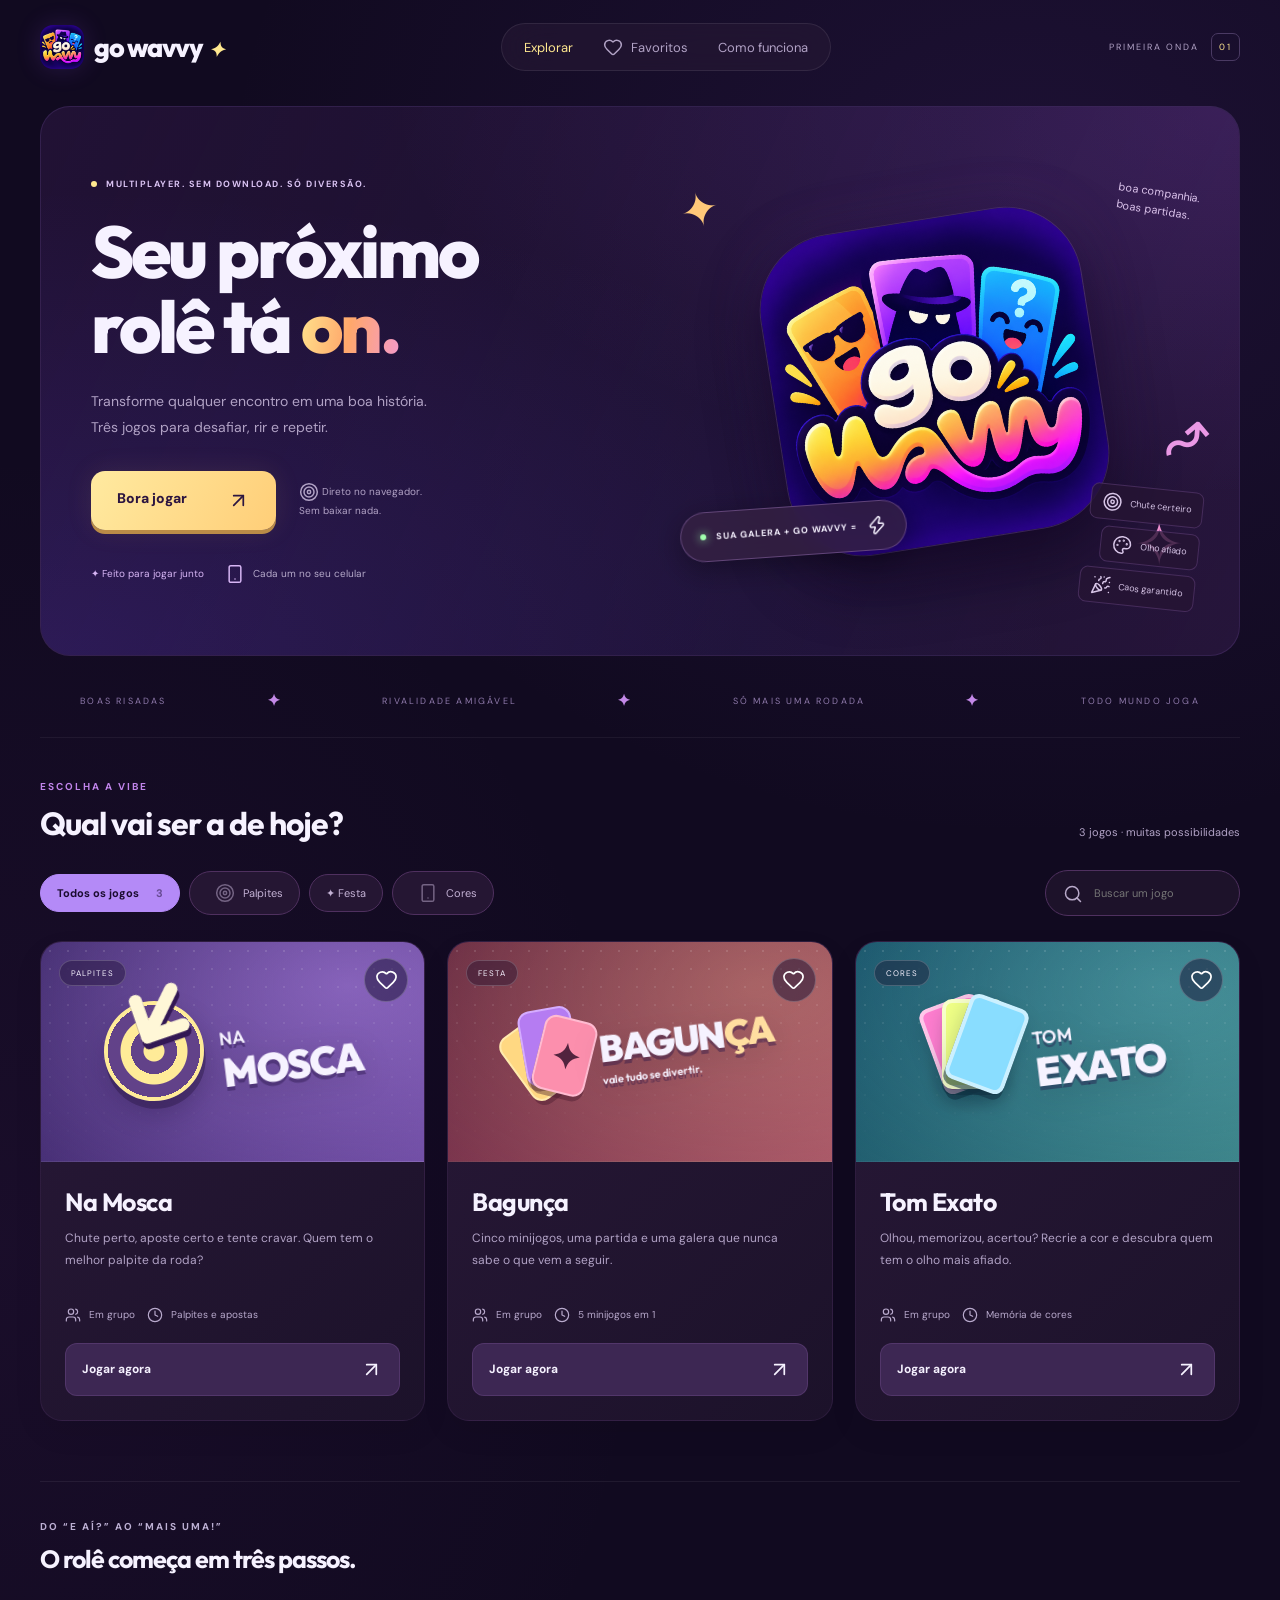
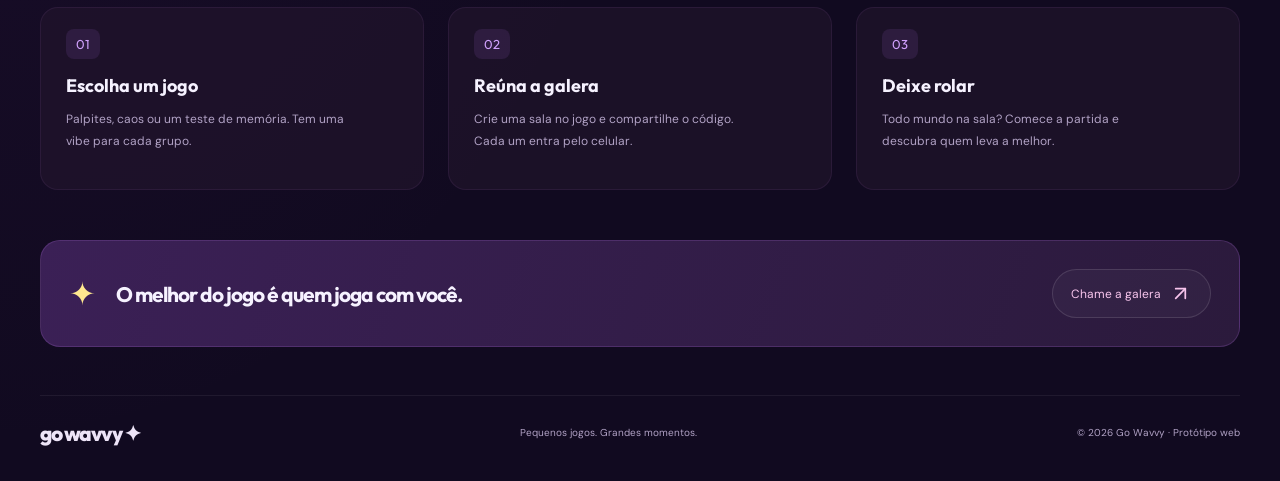
==== index.html @ 440451c5 "Add Go Wavvy website, logo and documentation" ====
<!doctype html>
<html lang="pt-BR"><head><meta charset="utf-8"><meta name="viewport" content="width=device-width,initial-scale=1"><meta name="theme-color" content="#170d32"><meta name="description" content="Junte a galera e entre na onda. Três jogos, infinitas boas histórias."><title>Go Wavvy — Entre na onda</title><link rel="icon" href="logo.png"><link rel="stylesheet" href="style.css"><link rel="stylesheet" href="upgrade.css"><link rel="stylesheet" href="components.css"></head>
<body><header><a class="brand" href="#"><img src="logo.png" alt="Go Wavvy"><span>go <b>wavvy</b><i>✦</i></span></a><nav><a class="active" href="#jogos">Explorar</a><button id="favorites" aria-pressed="false"><span data-icon="heart"></span> Favoritos</button><a href="#como">Como funciona</a></nav><span class="edition">PRIMEIRA ONDA <span>01</span></span></header>
<main><section class="hero"><canvas id="wave-canvas" aria-hidden="true"></canvas><div class="hero-copy"><div class="eyebrow"><span></span> MULTIPLAYER. SEM DOWNLOAD. SÓ DIVERSÃO.</div><h1>Seu próximo<br>rolê tá <em>on.</em><svg viewBox="0 0 360 25" aria-hidden="true"><path d="M4 15 Q90 -2 175 13 T355 9"/></svg></h1><p>Transforme qualquer encontro em uma boa história.<br>Três jogos para desafiar, rir e repetir.</p><div class="hero-actions"><a class="primary" href="#jogos">Bora jogar <span><span data-icon="arrow-up-right"></span></span></a><span class="no-install"><span data-icon="target"></span> Direto no navegador.<br><b>Sem baixar nada.</b></span></div><div class="hero-foot"><span>✦ Feito para jogar junto</span><span><span data-icon="smartphone"></span> Cada um no seu celular</span></div></div><div class="hero-art"><span class="orbit o1">✦</span><span class="orbit o2">✧</span><span class="art-note">boa companhia.<br>boas partidas.</span><img src="logo.png" alt="Logo Go Wavvy com três personagens coloridos"><span class="floating"><span class="live-dot"></span> SUA GALERA + GO WAVVY = <b><span data-icon="zap"></span></b></span><div class="art-chips"><span><span data-icon="target"></span> Chute certeiro</span><span><span data-icon="palette"></span> Olho afiado</span><span><span data-icon="party-popper"></span> Caos garantido</span></div><span class="scribble">↝</span></div></section>
<div class="ticker" aria-hidden="true"><span>BOAS RISADAS</span><b>✦</b><span>RIVALIDADE AMIGÁVEL</span><b>✦</b><span>SÓ MAIS UMA RODADA</span><b>✦</b><span>TODO MUNDO JOGA</span></div><section id="jogos" class="catalog"><div class="section-heading"><div><div class="eyebrow">ESCOLHA A VIBE</div><h2>Qual vai ser a de hoje?</h2></div><span class="count">3 jogos · muitas possibilidades</span></div><div class="filters"><button class="selected" data-filter="all">Todos os jogos <span>3</span></button><button data-filter="Palpites"><span data-icon="target"></span> Palpites</button><button data-filter="Festa">✦ Festa</button><button data-filter="Cores"><span data-icon="smartphone"></span> Cores</button><label class="search"><span><span data-icon="search"></span></span><input id="search" placeholder="Buscar um jogo" aria-label="Buscar um jogo"></label></div><div id="cards" class="cards"></div><p id="empty" hidden>Nenhum jogo encontrado. Experimente outra busca.</p></section>
<section id="como" class="how"><div><div class="eyebrow">DO “E AÍ?” AO “MAIS UMA!”</div><h2>O rolê começa em três passos.</h2></div><div class="steps"><article><span>01</span><h3>Escolha um jogo</h3><p>Palpites, caos ou um teste de memória. Tem uma vibe para cada grupo.</p></article><article><span>02</span><h3>Reúna a galera</h3><p>Crie uma sala no jogo e compartilhe o código. Cada um entra pelo celular.</p></article><article><span>03</span><h3>Deixe rolar</h3><p>Todo mundo na sala? Comece a partida e descubra quem leva a melhor.</p></article></div></section><section class="closing"><span>✦</span><h2>O melhor do jogo é quem joga com você.</h2><a href="#jogos">Chame a galera <span data-icon="arrow-up-right"></span></a></section></main>
<footer><span>go <b>wavvy</b> ✦</span><p>Pequenos jogos. Grandes momentos.</p><small>© 2026 Go Wavvy · Protótipo web</small></footer>
<dialog id="player"><div class="player-head"><button id="back"><span data-icon="arrow-left"></span> Voltar aos jogos</button><strong id="game-title"></strong><button id="fullscreen" aria-label="Expandir jogo"><span data-icon="maximize"></span> Tela cheia</button><a id="external" target="_blank" rel="noopener">Abrir em outra aba <span data-icon="arrow-up-right"></span></a></div><iframe id="frame" title="Jogo" allow="fullscreen"></iframe><p class="player-tip">Se o jogo não aparecer, use “Abrir em outra aba”. Convide os amigos pelo código da sala e mantenha esta janela aberta durante a partida.</p></dialog><script src="icons.js"></script><script src="components.js"></script><script src="app.js"></script><script src="effects.js"></script></body></html>
---- style.css ----
@import url('https://fonts.googleapis.com/css2?family=DM+Sans:wght@400;500;600;700&family=Outfit:wght@400;500;600;700;800;900&display=swap');
:root{color-scheme:dark;--bg:#120c21;--text:#f6f2ff;--muted:#a59cb9;--lime:#efff86}*{box-sizing:border-box}html{scroll-behavior:smooth;scroll-padding-top:25px}body{margin:0;background:var(--bg);color:var(--text);font-family:'DM Sans',sans-serif}button,a,input{-webkit-tap-highlight-color:transparent}button,a{cursor:pointer}a{color:inherit;text-decoration:none}button,input{font:inherit}button{color:inherit}button:focus-visible,a:focus-visible,input:focus-visible{outline:3px solid var(--lime);outline-offset:5px}header{max-width:1280px;margin:auto;height:105px;display:flex;align-items:center;justify-content:space-between;padding:0 40px;border-bottom:1px solid #ffffff0d}.brand{display:flex;align-items:center;gap:10px}.brand img{width:44px;height:44px;border-radius:13px}.brand span,footer>span{font-family:Outfit;font-size:27px;font-weight:800;letter-spacing:-1.5px}.brand b,footer b{font-weight:800}.brand i{color:var(--lime);margin-left:6px;font-size:20px}nav{display:flex;gap:34px;align-items:center;font-size:13px;color:var(--muted)}nav button{border:0;background:none;padding:0;color:inherit}.active{color:var(--lime)}.edition{font-size:9px;letter-spacing:2px;color:var(--muted)}.edition span{border:1px solid #4a3a63;border-radius:7px;padding:7px;margin-left:8px;color:var(--lime)}main{max-width:1280px;margin:auto;padding:0 40px}.hero{min-height:550px;display:grid;grid-template-columns:1.1fr 1fr;align-items:center;gap:45px;padding:55px 0 65px}.eyebrow{font-size:10px;letter-spacing:2px;font-weight:700;color:#bdb0d4;display:flex;align-items:center;gap:9px}.eyebrow>span{height:6px;width:6px;background:var(--lime);border-radius:50%}h1{font-family:Outfit;font-size:clamp(48px,5.1vw,70px);font-weight:800;letter-spacing:-3px;line-height:1.07;margin:23px 0 24px;position:relative}h1 em{font-style:normal;color:var(--lime)}h1 svg{position:absolute;left:195px;bottom:-18px;width:235px;fill:none;stroke:#d38aff;stroke-width:4;stroke-linecap:round}.hero-copy>p{font-size:14px;line-height:1.8;color:var(--muted);margin:28px 0}.hero-actions{display:flex;gap:23px;align-items:center}.primary{background:var(--lime);color:#23133a;padding:17px 24px;border-radius:11px;font-weight:800;font-size:14px;display:inline-flex;gap:40px;box-shadow:0 5px 0 #a7b250}.primary:hover{transform:translateY(-2px)}.primary span{font-size:21px;line-height:16px}.no-install{font-size:10px;line-height:1.7;color:var(--muted)}.no-install b{font-weight:400}.hero-foot{display:flex;gap:21px;margin-top:34px;color:#b5a9c9;font-size:10px}.hero-foot span:first-child{color:#d7b6f5}.hero-art{position:relative;display:flex;justify-content:center;align-items:center;min-height:410px;background:radial-gradient(ellipse,#7d30ce35,transparent 68%)}.hero-art>img{width:330px;height:330px;border-radius:77px;transform:rotate(-7deg);box-shadow:0 24px 80px #0005}.orbit{position:absolute;color:var(--lime);font-size:45px}.o1{top:12px;left:35px;transform:rotate(-15deg)}.o2{bottom:8px;right:12px;color:#b57cf9;font-size:60px}.art-note{position:absolute;right:0;top:5px;font-size:12px;line-height:1.6;transform:rotate(9deg);color:#c6b8d9}.floating{position:absolute;bottom:24px;left:6px;background:#342046;border:1px solid #76559c;border-radius:12px;padding:15px 22px;transform:rotate(-5deg);font-size:13px;font-weight:700;box-shadow:0 8px 30px #0005}.scribble{position:absolute;font-size:66px;color:#ea98e5;right:0;bottom:85px;transform:rotate(-40deg)}.catalog{padding:25px 0 65px}.section-heading{display:flex;align-items:end;justify-content:space-between;gap:20px}h2{font-family:Outfit;font-size:29px;letter-spacing:-.8px;margin:10px 0 0}.count{color:var(--muted);font-size:11px;padding-bottom:4px}.filters{display:flex;gap:9px;margin:27px 0 25px;align-items:center}.filters button{background:#20162f;border:1px solid #392a4c;border-radius:9px;padding:10px 15px;color:#bdb1d0;font-size:11px}.filters button.selected{background:#eee7ff;color:#2a1640;border-color:#eee7ff}.filters button span{margin-left:9px;opacity:.5}.search{margin-left:auto;border:1px solid #392a4c;border-radius:9px;padding:9px 12px;display:flex;gap:9px;color:#b9aaca}.search input{width:130px;background:none;border:0;color:white;font-size:11px;outline:none}.cards{display:grid;grid-template-columns:repeat(3,1fr);gap:22px}.card{border:1px solid #3b2951;background:#1c132c;border-radius:19px;overflow:hidden;transition:transform .2s}.card:hover{transform:translateY(-5px)}.card-art{height:203px;position:relative;display:flex;align-items:center;justify-content:center;overflow:hidden}.card-art:before{content:'';position:absolute;inset:0;opacity:.25;background-image:radial-gradient(#fff 1px,transparent 1px);background-size:19px 19px}.palpites{background:linear-gradient(130deg,#403588,#7549bc)}.festa{background:linear-gradient(130deg,#923654,#d26471)}.cores{background:linear-gradient(130deg,#135a78,#339ab1)}.tag{position:absolute;top:15px;left:15px;border:1px solid #ffffff30;background:#160c3035;backdrop-filter:blur(8px);border-radius:20px;padding:6px 10px;font-size:9px}.heart{position:absolute;right:14px;top:13px;border:1px solid #ffffff30;background:#0002;border-radius:50%;width:30px;height:30px;font-size:19px;z-index:1}.heart[aria-pressed=true]{color:#ffbfdc}.art-label{font-family:Outfit;font-size:42px;font-weight:900;line-height:.9;letter-spacing:-2px;position:relative;text-shadow:0 4px 0 #25114566;transform:rotate(-9deg)}.art-label small{display:block;font-size:23px;font-weight:600;letter-spacing:-1px}.target{width:100px;height:100px;border-radius:50%;background:repeating-radial-gradient(circle,#efff86 0 10px,#7450b7 11px 22px);box-shadow:0 6px 0 #34235e;transform:rotate(-12deg);margin-right:18px;position:relative}.target:after{content:'↙';position:absolute;font-size:85px;color:white;left:42px;top:-38px;text-shadow:2px 4px #2b1946}.party{font-size:74px;transform:rotate(-14deg);margin-right:9px}.swatches{position:relative;width:85px;height:105px;margin-right:19px}.swatches i{position:absolute;width:62px;height:90px;border:5px solid #ffffff90;border-radius:10px;background:#ff7ed0;transform:rotate(-20deg);left:0;top:0;box-shadow:0 6px 0 #184969}.swatches i:nth-child(2){background:#efff86;transform:rotate(0);left:12px}.swatches i:nth-child(3){background:#89ddff;transform:rotate(20deg);left:26px}.card-body{padding:22px}.card-body h3{font-family:Outfit;font-size:24px;margin:0 0 9px;letter-spacing:-.5px}.card-body>p{font-size:12px;color:var(--muted);line-height:1.75;min-height:43px;margin:0}.meta{display:flex;gap:14px;font-size:10px;color:#b8a9cc;margin:18px 0}.play{display:flex;justify-content:space-between;align-items:center;width:100%;padding:12px 15px;border-radius:9px;border:1px solid #57416f;background:#302040;font-size:12px;font-weight:700}.play:hover{background:#493060}.play span{color:var(--lime);font-size:16px}.how{border-top:1px solid #ffffff10;padding:42px 0 45px}.how h2{font-size:25px}.steps{display:grid;grid-template-columns:repeat(3,1fr);gap:40px;margin-top:32px}.steps article>span{font-family:Outfit;color:#b688e3;font-size:13px;border:1px solid #5e3c7e;border-radius:8px;padding:7px 10px}.steps h3{font-family:Outfit;font-size:17px;margin:20px 0 7px}.steps p{font-size:12px;line-height:1.8;color:var(--muted);max-width:285px}.closing{display:flex;align-items:center;justify-content:space-between;gap:20px;border-radius:15px;border:1px solid #453057;background:#251735;padding:23px 25px;margin:8px 0 48px}.closing>span{font-size:32px;color:var(--lime)}.closing h2{font-size:20px;flex:1;margin:0}.closing a{font-size:12px;color:var(--lime)}footer{border-top:1px solid #ffffff10;max-width:1200px;margin:auto;padding:26px 0 30px;display:flex;align-items:center;justify-content:space-between;color:var(--muted)}footer>span{font-size:21px;color:#ede4f7}footer p,footer small{font-size:10px}dialog{padding:0;border:1px solid #50316d;border-radius:16px;background:var(--bg);color:white;width:min(1100px,96vw);height:94dvh;max-height:94dvh}dialog::backdrop{background:#080412df;backdrop-filter:blur(10px)}.player-head{height:60px;display:flex;align-items:center;justify-content:space-between;padding:0 18px;font-size:12px}.player-head button{background:none;border:0;font-size:12px}.player-head a{color:var(--lime)}iframe{width:100%;height:calc(100% - 102px);border:0;background:#100a1e}.player-tip{text-align:center;font-size:10px;color:var(--muted);margin:10px;padding:0 10px}body:has(dialog[open]){overflow:hidden}@media(max-width:850px){header{padding:0 24px}.edition{display:none}main{padding:0 24px}.hero{gap:20px}.hero-art>img{width:260px;height:260px;border-radius:60px}.hero-art{min-height:360px}h1{font-size:54px}h1 svg{left:148px;width:200px}.hero-foot{gap:12px;font-size:9px}.card-art{height:170px}.art-label{font-size:32px}.target{width:70px;height:70px;margin-right:10px}.target:after{font-size:65px;left:27px;top:-30px}.party{font-size:50px}.swatches{transform:scale(.8);margin-right:0}.card-body{padding:16px}.search input{width:95px}footer{margin:0 24px}}@media(max-width:640px){header{height:80px;padding:0 20px}.brand span{font-size:23px}.brand img{width:36px;height:36px}nav{gap:17px;font-size:11px}nav a:last-child{display:none}main{padding:0 20px}.hero{grid-template-columns:1fr;padding:38px 0 28px;gap:10px}.hero-copy{z-index:1}h1{font-size:57px}.hero-copy>p{font-size:13px}h1 svg{left:165px}.hero-art{min-height:320px;margin-top:5px}.hero-art>img{width:265px;height:265px}.o1{left:15px;top:5px}.art-note{right:0;font-size:10px}.floating{bottom:7px;font-size:11px}.o2{right:0}.scribble{bottom:55px}.section-heading{display:block}.count{display:block;margin-top:12px}.filters{flex-wrap:wrap;gap:7px}.filters button{font-size:10px;padding:9px 11px}.search{width:100%;margin:5px 0 0}.search input{width:100%}.cards{grid-template-columns:1fr;gap:20px}.card-art{height:210px}.art-label{font-size:44px}.target{width:95px;height:95px;margin-right:20px}.party{font-size:80px}.swatches{transform:scale(1);margin-right:20px}.card-body{padding:22px}.card-body>p{min-height:0}.steps{grid-template-columns:1fr;gap:22px}.steps article{padding-left:50px;position:relative}.steps article>span{position:absolute;left:0;top:2px}.steps h3{margin:0 0 7px}.steps p{max-width:none;margin:0}.closing{flex-wrap:wrap;padding:20px}.closing h2{font-size:18px}.closing a{margin-left:45px}footer{flex-wrap:wrap;gap:6px;margin:0 20px}footer small{width:100%}.player-head{gap:8px;padding:0 10px;font-size:10px}.player-head button,.player-head a{font-size:10px}.player-tip{font-size:9px}}@media(prefers-reduced-motion:reduce){html{scroll-behavior:auto}*{transition:none!important}}
---- upgrade.css ----
:root{--bg:#110a20;--lime:#ffe88f;--muted:#b1a2c5}body{background:radial-gradient(ellipse 800px 650px at 80% 9%,#6137a626,transparent),radial-gradient(ellipse 650px 800px at 0% 60%,#73318f17,transparent),#110a20}header{height:94px;border-bottom:0}nav{border:1px solid #ffffff15;background:#281a3690;padding:13px 22px;border-radius:30px;backdrop-filter:blur(20px);gap:30px}.brand img{box-shadow:0 0 25px #8149d733}.edition{font-size:9px}.hero{position:relative;isolation:isolate;min-height:550px;border:1px solid #b386fa20;border-radius:30px;padding:55px 50px;background:linear-gradient(115deg,#241338dd,#25173c88 65%,#42235b66);overflow:hidden;gap:30px;margin:12px 0 30px}.hero:after{content:'';position:absolute;inset:0;z-index:-1;background:radial-gradient(ellipse at 100% 0,#9c51dd30,transparent 50%),radial-gradient(ellipse at 0 100%,#603fe333,transparent 60%);pointer-events:none}#wave-canvas{position:absolute;inset:0;width:100%;height:100%;z-index:-1;pointer-events:none}.hero .eyebrow{font-size:9px;letter-spacing:1.5px;color:#dac3f3}h1{font-size:clamp(50px,5.7vw,76px);line-height:1.02;letter-spacing:-3px;margin:24px 0}h1 em{background:linear-gradient(100deg,#ffe88f,#ffa76b 50%,#f49acd);background-clip:text;-webkit-background-clip:text;color:transparent}h1 svg{display:none}.hero-copy>p{font-size:14px;line-height:1.85;margin:26px 0 30px}.primary{position:relative;background:linear-gradient(120deg,#ffeaa0,#ffce78);color:#2c1540;padding:18px 26px;border-radius:14px;box-shadow:0 0 28px #ffc36618,0 4px 0 #b88a47;overflow:hidden}.primary:after{content:'';position:absolute;top:-100%;left:-80%;width:35%;height:300%;background:linear-gradient(90deg,transparent,#fff9,transparent);transform:rotate(28deg);animation:shimmer 5s infinite}.hero-art{min-height:405px;background:none}.hero-art>img{width:325px;height:325px;box-shadow:0 24px 60px #070215aa,0 0 60px #9747df22;border:1px solid #b982ff2a;transform:rotate(-9deg);animation:bob 7s ease-in-out infinite}.orbit.o1{font-size:47px;top:0;left:0;color:#ffc879}.orbit.o2{bottom:0;right:5px;color:#f394d3}.art-note{font-size:11px;right:-10px;color:#ddc5ed}.floating{background:#352143cc;border:1px solid #ad80ca66;backdrop-filter:blur(15px);border-radius:30px;padding:14px 19px;font-size:9px;letter-spacing:1px;bottom:28px;left:0;display:flex;align-items:center;gap:10px;transform:rotate(-4deg)}.live-dot{height:6px;width:6px;border-radius:50%;background:#a1ffad;box-shadow:0 0 10px #a1ffad}.art-chips{position:absolute;bottom:-23px;right:-10px;display:flex;flex-direction:column;align-items:end;gap:6px;font-size:9px;transform:rotate(6deg)}.art-chips>span{padding:7px 11px;border:1px solid #9364b24d;background:#261534cc;border-radius:8px;color:#d7c5e7}.scribble{right:-18px;bottom:108px;font-size:58px}.hero-foot{font-size:10px}.ticker{display:flex;align-items:center;justify-content:space-around;gap:20px;white-space:nowrap;overflow:hidden;border-bottom:1px solid #ffffff0e;padding:4px 0 26px;font-size:9px;letter-spacing:2.2px;color:#8f7aab}.ticker b{font-size:16px;color:#c489e8}.catalog{padding:42px 0 60px}h2{font-size:32px;letter-spacing:-1px}.section-heading .eyebrow{color:#c185eb}.filters button{background:#251633;color:#c3b1d4;border:1px solid #4f305f;border-radius:30px;padding:11px 16px}.filters button.selected{background:#b48af7;border-color:#b48af7;color:#1b0c30;font-weight:700}.search{border:1px solid #4f305f;background:#1d122a;border-radius:30px;padding:11px 17px}.cards{gap:22px}.card{position:relative;border:1px solid #6c438133;border-radius:22px;background:linear-gradient(135deg,#281837,#1c122a);box-shadow:0 12px 30px #0001;transition:transform .25s,border-color .25s,box-shadow .25s;isolation:isolate}.card:hover{border-color:#b086dd77;box-shadow:0 18px 40px #0003;transform:translateY(-7px)}.card:after{content:'';position:absolute;inset:0;pointer-events:none;background:radial-gradient(250px circle at var(--mx,-500px) var(--my,-500px),#db9cff10,transparent 70%);z-index:2}.card-art{height:220px;border-bottom:1px solid #ffffff12}.card-art:before{opacity:.13;background-size:18px 18px;mask-image:linear-gradient(black,transparent)}.palpites{background:radial-gradient(ellipse at 80% 20%,#b488eb88,transparent),linear-gradient(135deg,#362361,#67469b)}.festa{background:radial-gradient(ellipse at 80% 20%,#ffc89144,transparent),linear-gradient(135deg,#632540,#a45165)}.cores{background:radial-gradient(ellipse at 80% 20%,#8ae9ec44,transparent),linear-gradient(135deg,#154e65,#377d83)}.tag{font-size:8px;letter-spacing:1px;background:#1c102d66;padding:7px 11px;left:18px;top:18px}.heart{height:33px;width:33px;top:16px;right:16px;background:#1c102d66;transition:transform .2s}.heart:hover{transform:scale(1.13)}.art-label{font-size:40px;letter-spacing:-1.5px;transform:rotate(-7deg);filter:drop-shadow(0 7px 15px #0002)}.art-label small{font-size:18px;letter-spacing:.3px;line-height:1.1;margin-bottom:5px}.festa .art-label{max-width:175px;font-size:37px}.festa .art-label small{font-size:11px;margin-top:9px;letter-spacing:0}.target{width:100px;height:100px;box-shadow:0 8px 0 #29144366,0 14px 26px #1b0c3344;background:repeating-radial-gradient(circle,#ffeb98 0 10px,#624289 11px 23px);margin-right:17px}.party{width:83px;height:95px;position:relative;display:block;margin-right:12px}.party i{position:absolute;width:54px;height:76px;border-radius:12px;top:15px;left:5px;background:#ffd882;transform:rotate(-22deg);box-shadow:0 5px 0 #44172c66;border:2px solid #ffeaad}.party i:nth-child(2){background:#b57cf2;transform:rotate(4deg);left:18px;top:5px;border-color:#d5acff}.party i:nth-child(3){background:#fc8fad;transform:rotate(28deg);left:31px;top:18px;border-color:#ffbbd1}.party b{position:absolute;top:35px;left:44px;font-size:35px;color:#52233e;transform:rotate(20deg)}.swatches i{border-width:4px;box-shadow:0 6px 0 #12314388,0 10px 20px #001e2f33}.card-body{padding:24px}.card-body h3{font-size:25px}.card-body>p{font-size:12px;min-height:63px;line-height:1.85}.meta{font-size:10px;margin:17px 0 20px}.play{border-radius:12px;background:#3d2753;border:1px solid #8c5eaa44;padding:14px 16px;transition:background .2s;font-size:12px}.play:hover{background:#603b7e}.palpites~.card-body .play span{color:#ffe58c}.festa~.card-body .play span{color:#ff97b8}.cores~.card-body .play span{color:#84e5eb}.how{padding:38px 0 42px}.steps{gap:24px}.steps article{border:1px solid #63417733;border-radius:18px;background:#23162e99;padding:25px}.steps article>span{border:0;background:#a66ade20;color:#d0a0fc}.steps h3{font-size:18px}.closing{border-radius:20px;background:linear-gradient(110deg,#3b2056,#2b1a3c);border:1px solid #9860be44;padding:28px}.closing h2{font-size:21px}.closing>a{background:#ffffff08;border:1px solid #ffffff1f;border-radius:30px;padding:12px 18px;color:#f7c4ec}footer{padding:20px 0 32px}dialog{border:1px solid #9762ba66;width:min(1200px,98vw);height:95dvh;max-height:95dvh;border-radius:22px;background:#100b20;box-shadow:0 25px 100px #0009}.player-head{background:linear-gradient(90deg,#2b193c,#21152d);border-bottom:1px solid #7e4e9633;height:65px;gap:12px}.player-head strong{margin-right:auto;color:#f1daff}.player-head button{border:1px solid #805a9433;background:#ffffff05;border-radius:9px;padding:9px 12px}.player-head a{border:1px solid #a379be55;background:#59337033;border-radius:9px;padding:9px 12px;color:#f6d5ff}iframe{height:calc(100% - 105px)}dialog:fullscreen,dialog.expanded{width:100vw;height:100dvh;max-width:none;max-height:none;border-radius:0}.player-tip{color:#9581a6}@keyframes shimmer{0%,65%{left:-80%}100%{left:150%}}@keyframes bob{0%,100%{transform:translateY(0) rotate(-9deg)}50%{transform:translateY(-12px) rotate(-6deg)}}@media(max-width:1000px){.hero{padding:45px 32px}.hero-art>img{width:270px;height:270px;border-radius:64px}.hero-art{min-height:350px}.hero-copy>p{font-size:13px}.hero-foot{font-size:9px;gap:12px}.floating{font-size:8px;padding:12px 13px}.card-art{height:190px}.art-label{font-size:33px}.target{width:77px;height:77px;margin-right:11px}.festa .art-label{font-size:30px;max-width:145px}.party{transform:scale(.8) rotate(-14deg);margin-right:0}.card-body{padding:19px}.hero-actions{gap:14px}.primary{gap:20px}}@media(max-width:640px){header{height:80px}nav{padding:10px 14px;gap:17px;font-size:10px}.brand span{font-size:21px}.hero{padding:30px 25px 45px;grid-template-columns:1fr;border-radius:24px;gap:16px;margin:5px 0 25px}h1{font-size:58px}.hero .eyebrow{font-size:8px;letter-spacing:1px}.hero-copy>p{font-size:12px}.hero-art{min-height:320px}.hero-art>img{width:253px;height:253px}.art-note{right:-8px}.art-chips{right:-7px;bottom:-20px;font-size:8px}.floating{left:-9px;bottom:4px;padding:13px 16px;max-width:220px;font-size:8px}.orbit.o1{font-size:35px;top:10px}.hero-foot{font-size:8px}.ticker{justify-content:start;padding-bottom:20px;font-size:8px;gap:20px}.catalog{padding-top:20px}.section-heading h2{font-size:28px}.filters{margin:22px 0}.filters button{font-size:9px;padding:10px 14px}.search{padding:11px 15px}.card-art{height:220px}.target{width:100px;height:100px;margin-right:24px}.art-label{font-size:44px}.festa .art-label{font-size:42px;max-width:200px}.party{transform:rotate(-14deg);margin-right:20px}.card-body{padding:22px}.card-body>p{min-height:0}.steps article{padding:20px 20px 20px 67px}.steps article>span{top:20px;left:20px}.closing{padding:24px 20px}.closing>a{margin-left:0;width:100%;text-align:center}.player-head{flex-wrap:wrap;height:90px;padding:10px;gap:7px}.player-head strong{font-size:12px}.player-head button,.player-head a{font-size:9px;padding:7px 9px}iframe{height:calc(100% - 133px)}.player-tip{font-size:8px}.hero-actions .primary{padding:16px 20px;font-size:12px}.no-install{font-size:9px}}@media(prefers-reduced-motion:reduce){*{animation:none!important;transition:none!important}}
---- components.css ----
.ui-icon{display:inline-block;width:20px;height:20px;flex:0 0 auto;vertical-align:middle;pointer-events:none}
[data-icon]{display:inline-flex;align-items:center;justify-content:center}
button,a{-webkit-tap-highlight-color:transparent}
button:focus-visible,a:focus-visible{outline:3px solid #f6d576;outline-offset:4px}
nav button,.filters button,.meta span,.hero-foot span,.art-chips span,.closing a,.player-head button,.player-head a{display:inline-flex;align-items:center;justify-content:center;gap:8px}
.heart{display:grid!important;place-items:center!important;width:44px!important;height:44px!important;min-width:44px;padding:0!important;line-height:0!important;appearance:none;border:1px solid #ffffff35!important;background:#170e3280!important;color:#fff;box-sizing:border-box}
.heart .ui-icon{width:23px;height:23px;margin:0;stroke-width:1.8}
.heart[aria-pressed=true]{color:#ff99ca!important;background:#351b46!important;border-color:#ff99ca!important}
.heart[aria-pressed=true] .ui-icon,#favorites[aria-pressed=true] .ui-icon{fill:currentColor}
.play>.ui-icon,.primary .ui-icon,.closing a .ui-icon{width:23px;height:23px}
.meta{flex-wrap:wrap;gap:12px}.meta .ui-icon{width:16px;height:16px}
.target:after{content:none!important}.target-arrow{position:absolute;right:-8px;top:-31px;display:grid;place-items:center;transform:rotate(-7deg);color:#fff7d7;filter:drop-shadow(0 6px 0 #321754)}.target-arrow .ui-icon{width:90px;height:90px;stroke-width:3.5}
.player-head{height:auto!important;flex-shrink:0}.player-head>*{min-width:0}.player-head button,.player-head a{min-height:44px}
body[data-game=bagunca] .games{display:grid;grid-template-columns:repeat(2,minmax(0,1fr));gap:12px;padding:16px}
body[data-game=bagunca] .games .game{padding:18px!important;border:1px solid #ffffff16!important;border-radius:16px;min-width:0;gap:10px;background:#281a3899;line-height:1.55}
body[data-game=bagunca] .games .game:last-child{grid-column:1/-1}
body[data-game=bagunca] .game b{line-height:1.25;overflow-wrap:anywhere}
body[data-game=bagunca] .game .e{display:grid;place-items:center;width:42px;height:42px;border-radius:12px;background:#ffffff09;color:var(--accent);margin-bottom:4px}
body[data-game=bagunca] .game .e .ui-icon{width:25px;height:25px}
.character-reference{display:flex;align-items:center;justify-content:center;gap:20px;min-height:230px;padding:22px 22px 54px;background:radial-gradient(ellipse at center,#fff,#eeeaf4);color:#271937}
.character-reference img{width:65%;height:210px;object-fit:contain;max-width:260px}
.character-reference img.hidden-color{filter:grayscale(1)}
.reference-swatch{width:54px;height:90px;border:3px solid #fff;border-radius:16px;background:repeating-linear-gradient(45deg,#cdc6d9 0 7px,#ede8f3 7px 14px);box-shadow:0 5px 15px #21173525;flex-shrink:0}
.reference-note{font-size:12px;line-height:1.6;color:var(--muted);margin:10px 0}.reference-note a{color:var(--accent)}
.duo-scenes .character-reference{gap:8px;padding:15px;min-height:160px}.duo-scenes .character-reference img{height:150px}.duo-scenes .reference-swatch{width:32px;height:65px}
@media(max-width:700px){.player-head{display:grid!important;grid-template-columns:1fr 1fr;gap:8px!important;padding:12px!important}.player-head #back{grid-row:1;grid-column:1;justify-self:start}.player-head #game-title{grid-row:1;grid-column:2;text-align:right;font-size:16px}.player-head #fullscreen{grid-row:2;grid-column:1}.player-head #external{grid-row:2;grid-column:2}.player-head button,.player-head a{font-size:12px!important;padding:8px!important;gap:6px}#player{height:100dvh;max-height:100dvh;width:100%;max-width:100%;margin:0;border:0;border-radius:0}#player[open]{display:flex;flex-direction:column}#frame{min-height:0;flex:1;width:100%}.player-tip{padding:8px 12px calc(8px + env(safe-area-inset-bottom))!important;font-size:10px!important;margin:0!important}.card-body{padding:23px}.card-body p{line-height:1.7}.closing a{min-height:48px}.filters{gap:8px}.filters button{gap:5px}.filters .ui-icon{width:16px;height:16px}}
@media(max-width:420px){body[data-game=bagunca] .games{grid-template-columns:1fr;padding:12px}body[data-game=bagunca] .games .game{padding:17px!important}.character-reference{gap:12px;padding-left:14px;padding-right:14px}.duo-scenes{gap:10px}.duo-scenes .character-reference img{height:125px}.duo-scenes .character-reference{padding:10px;min-height:145px}.duo-scenes .reference-swatch{width:23px;height:55px}}
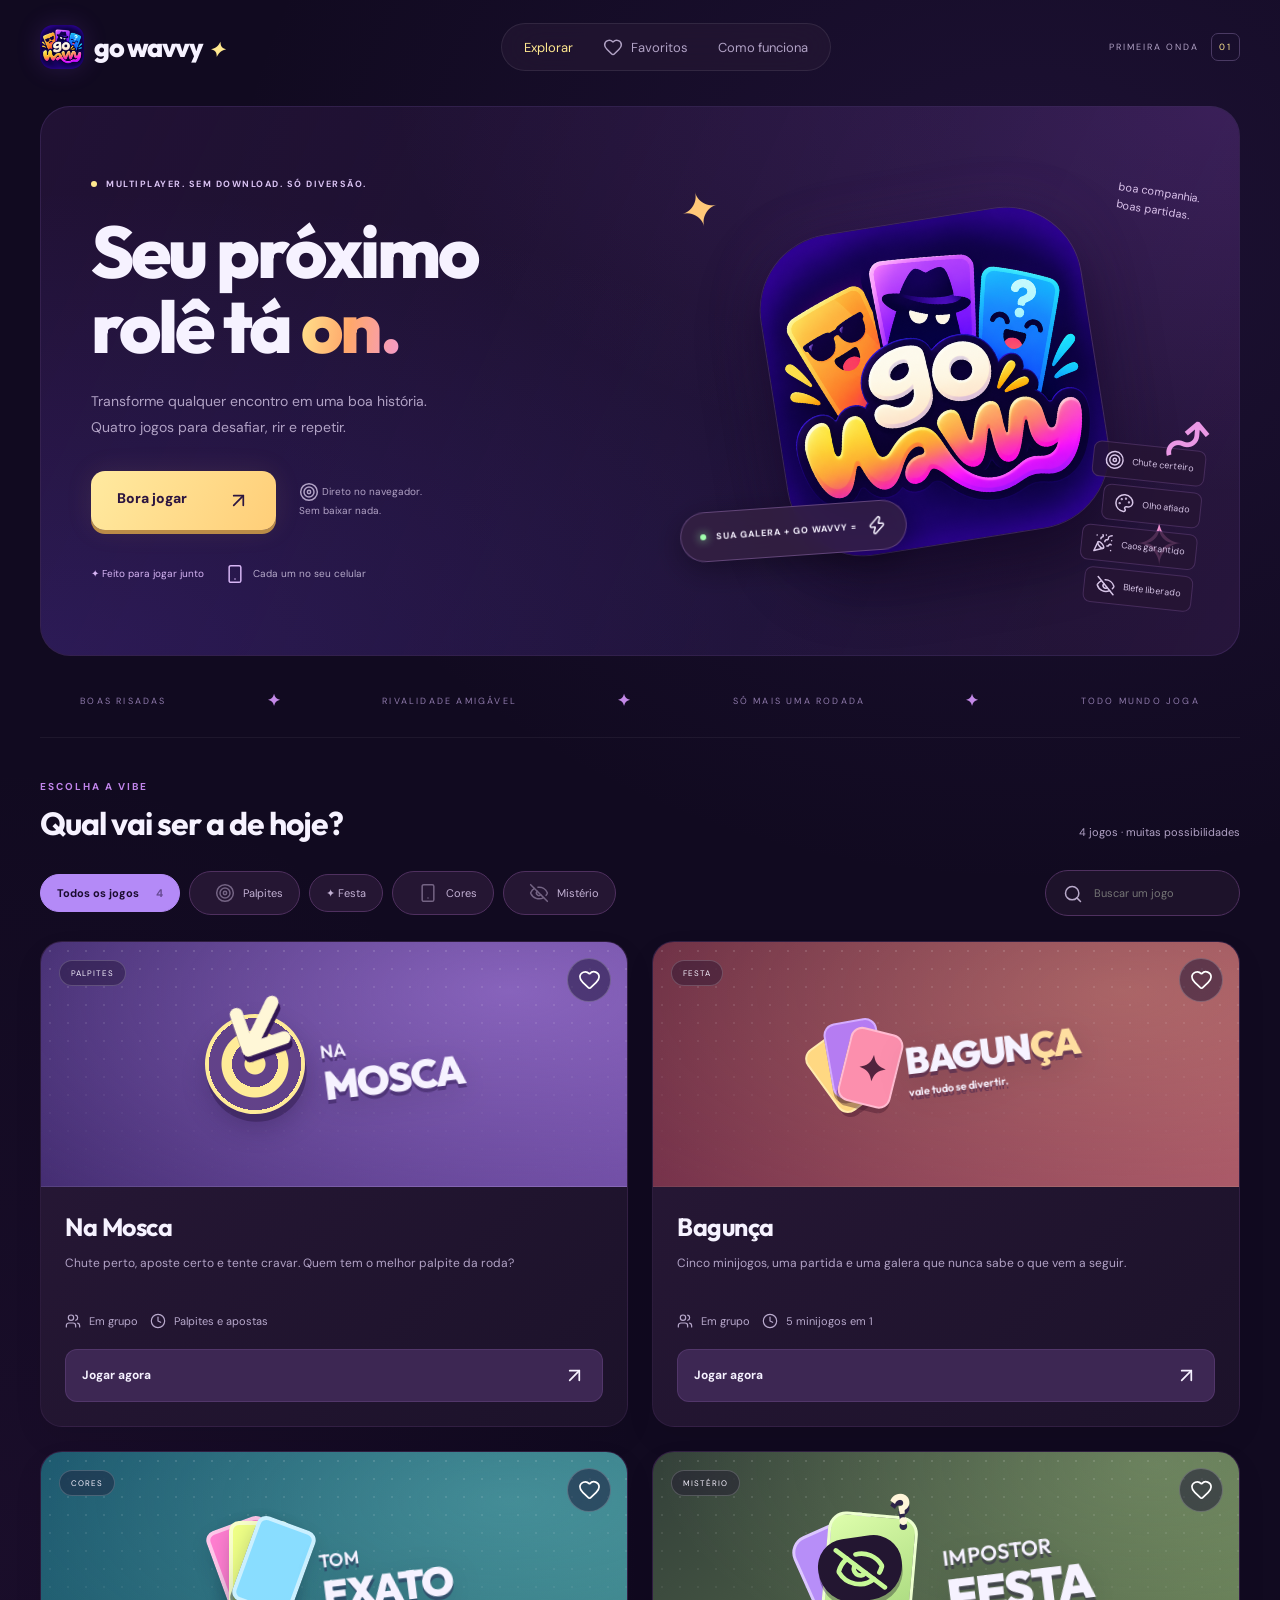
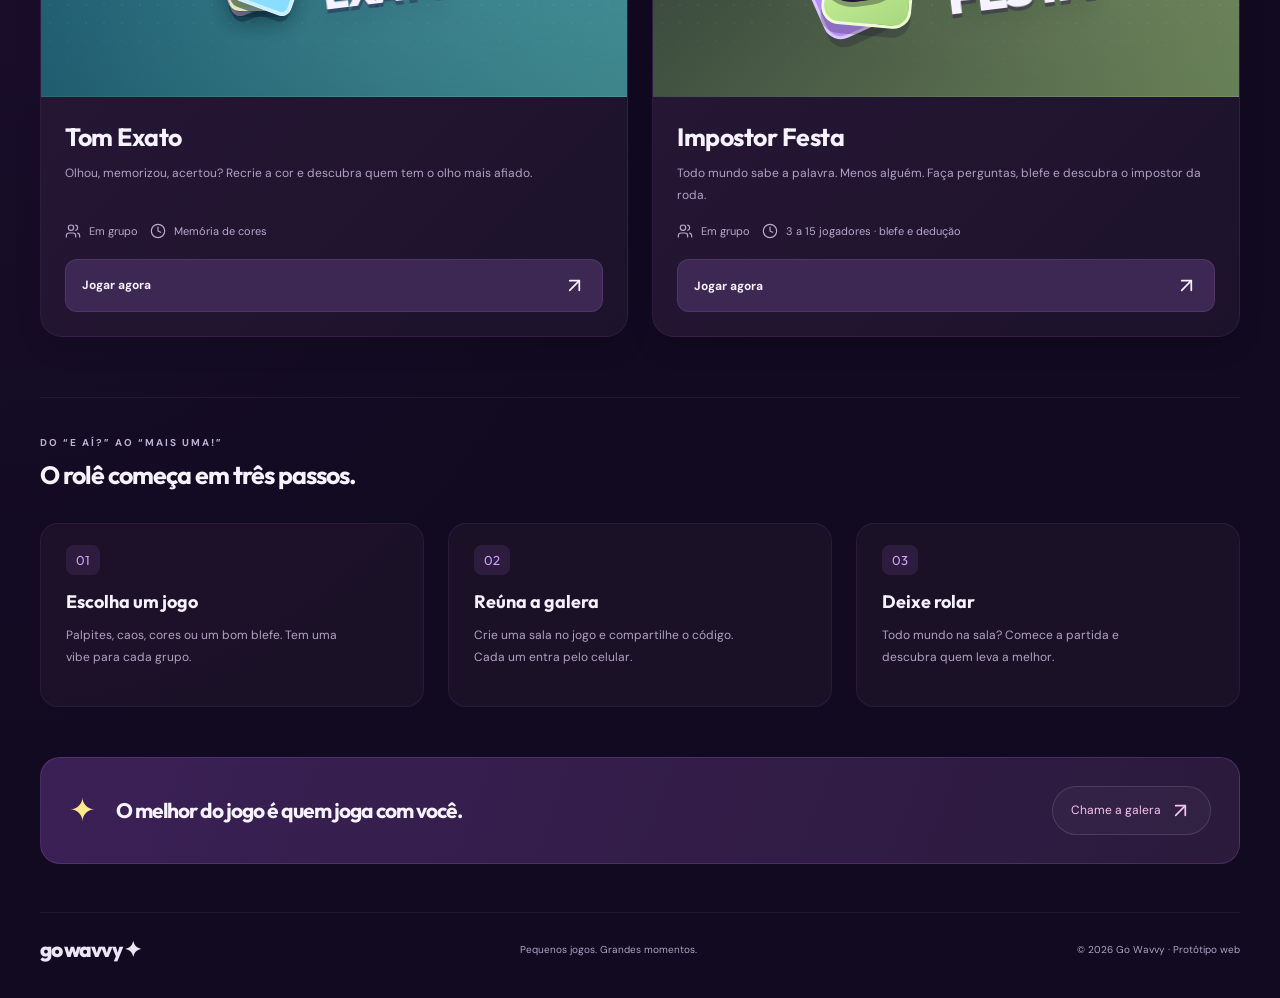
==== commit 53818d55: "Add Impostor Festa catalog card and responsive theme" ====
--- a/index.html
+++ b/index.html
@@ -1,8 +1,8 @@
 <!doctype html>
-<html lang="pt-BR"><head><meta charset="utf-8"><meta name="viewport" content="width=device-width,initial-scale=1"><meta name="theme-color" content="#170d32"><meta name="description" content="Junte a galera e entre na onda. Três jogos, infinitas boas histórias."><title>Go Wavvy — Entre na onda</title><link rel="icon" href="logo.png"><link rel="stylesheet" href="style.css"><link rel="stylesheet" href="upgrade.css"><link rel="stylesheet" href="components.css"></head>
+<html lang="pt-BR"><head><meta charset="utf-8"><meta name="viewport" content="width=device-width,initial-scale=1"><meta name="theme-color" content="#170d32"><meta name="description" content="Junte a galera e entre na onda. Quatro jogos, infinitas boas histórias."><title>Go Wavvy — Entre na onda</title><link rel="icon" href="logo.png"><link rel="stylesheet" href="style.css"><link rel="stylesheet" href="upgrade.css"><link rel="stylesheet" href="components.css"></head>
 <body><header><a class="brand" href="#"><img src="logo.png" alt="Go Wavvy"><span>go <b>wavvy</b><i>✦</i></span></a><nav><a class="active" href="#jogos">Explorar</a><button id="favorites" aria-pressed="false"><span data-icon="heart"></span> Favoritos</button><a href="#como">Como funciona</a></nav><span class="edition">PRIMEIRA ONDA <span>01</span></span></header>
-<main><section class="hero"><canvas id="wave-canvas" aria-hidden="true"></canvas><div class="hero-copy"><div class="eyebrow"><span></span> MULTIPLAYER. SEM DOWNLOAD. SÓ DIVERSÃO.</div><h1>Seu próximo<br>rolê tá <em>on.</em><svg viewBox="0 0 360 25" aria-hidden="true"><path d="M4 15 Q90 -2 175 13 T355 9"/></svg></h1><p>Transforme qualquer encontro em uma boa história.<br>Três jogos para desafiar, rir e repetir.</p><div class="hero-actions"><a class="primary" href="#jogos">Bora jogar <span><span data-icon="arrow-up-right"></span></span></a><span class="no-install"><span data-icon="target"></span> Direto no navegador.<br><b>Sem baixar nada.</b></span></div><div class="hero-foot"><span>✦ Feito para jogar junto</span><span><span data-icon="smartphone"></span> Cada um no seu celular</span></div></div><div class="hero-art"><span class="orbit o1">✦</span><span class="orbit o2">✧</span><span class="art-note">boa companhia.<br>boas partidas.</span><img src="logo.png" alt="Logo Go Wavvy com três personagens coloridos"><span class="floating"><span class="live-dot"></span> SUA GALERA + GO WAVVY = <b><span data-icon="zap"></span></b></span><div class="art-chips"><span><span data-icon="target"></span> Chute certeiro</span><span><span data-icon="palette"></span> Olho afiado</span><span><span data-icon="party-popper"></span> Caos garantido</span></div><span class="scribble">↝</span></div></section>
-<div class="ticker" aria-hidden="true"><span>BOAS RISADAS</span><b>✦</b><span>RIVALIDADE AMIGÁVEL</span><b>✦</b><span>SÓ MAIS UMA RODADA</span><b>✦</b><span>TODO MUNDO JOGA</span></div><section id="jogos" class="catalog"><div class="section-heading"><div><div class="eyebrow">ESCOLHA A VIBE</div><h2>Qual vai ser a de hoje?</h2></div><span class="count">3 jogos · muitas possibilidades</span></div><div class="filters"><button class="selected" data-filter="all">Todos os jogos <span>3</span></button><button data-filter="Palpites"><span data-icon="target"></span> Palpites</button><button data-filter="Festa">✦ Festa</button><button data-filter="Cores"><span data-icon="smartphone"></span> Cores</button><label class="search"><span><span data-icon="search"></span></span><input id="search" placeholder="Buscar um jogo" aria-label="Buscar um jogo"></label></div><div id="cards" class="cards"></div><p id="empty" hidden>Nenhum jogo encontrado. Experimente outra busca.</p></section>
-<section id="como" class="how"><div><div class="eyebrow">DO “E AÍ?” AO “MAIS UMA!”</div><h2>O rolê começa em três passos.</h2></div><div class="steps"><article><span>01</span><h3>Escolha um jogo</h3><p>Palpites, caos ou um teste de memória. Tem uma vibe para cada grupo.</p></article><article><span>02</span><h3>Reúna a galera</h3><p>Crie uma sala no jogo e compartilhe o código. Cada um entra pelo celular.</p></article><article><span>03</span><h3>Deixe rolar</h3><p>Todo mundo na sala? Comece a partida e descubra quem leva a melhor.</p></article></div></section><section class="closing"><span>✦</span><h2>O melhor do jogo é quem joga com você.</h2><a href="#jogos">Chame a galera <span data-icon="arrow-up-right"></span></a></section></main>
+<main><section class="hero"><canvas id="wave-canvas" aria-hidden="true"></canvas><div class="hero-copy"><div class="eyebrow"><span></span> MULTIPLAYER. SEM DOWNLOAD. SÓ DIVERSÃO.</div><h1>Seu próximo<br>rolê tá <em>on.</em><svg viewBox="0 0 360 25" aria-hidden="true"><path d="M4 15 Q90 -2 175 13 T355 9"/></svg></h1><p>Transforme qualquer encontro em uma boa história.<br>Quatro jogos para desafiar, rir e repetir.</p><div class="hero-actions"><a class="primary" href="#jogos">Bora jogar <span><span data-icon="arrow-up-right"></span></span></a><span class="no-install"><span data-icon="target"></span> Direto no navegador.<br><b>Sem baixar nada.</b></span></div><div class="hero-foot"><span>✦ Feito para jogar junto</span><span><span data-icon="smartphone"></span> Cada um no seu celular</span></div></div><div class="hero-art"><span class="orbit o1">✦</span><span class="orbit o2">✧</span><span class="art-note">boa companhia.<br>boas partidas.</span><img src="logo.png" alt="Logo Go Wavvy com três personagens coloridos"><span class="floating"><span class="live-dot"></span> SUA GALERA + GO WAVVY = <b><span data-icon="zap"></span></b></span><div class="art-chips"><span><span data-icon="target"></span> Chute certeiro</span><span><span data-icon="palette"></span> Olho afiado</span><span><span data-icon="party-popper"></span> Caos garantido</span><span><span data-icon="eye-off"></span> Blefe liberado</span></div><span class="scribble">↝</span></div></section>
+<div class="ticker" aria-hidden="true"><span>BOAS RISADAS</span><b>✦</b><span>RIVALIDADE AMIGÁVEL</span><b>✦</b><span>SÓ MAIS UMA RODADA</span><b>✦</b><span>TODO MUNDO JOGA</span></div><section id="jogos" class="catalog"><div class="section-heading"><div><div class="eyebrow">ESCOLHA A VIBE</div><h2>Qual vai ser a de hoje?</h2></div><span class="count">4 jogos · muitas possibilidades</span></div><div class="filters"><button class="selected" data-filter="all">Todos os jogos <span>4</span></button><button data-filter="Palpites"><span data-icon="target"></span> Palpites</button><button data-filter="Festa">✦ Festa</button><button data-filter="Cores"><span data-icon="smartphone"></span> Cores</button><button data-filter="Mistério"><span data-icon="eye-off"></span> Mistério</button><label class="search"><span><span data-icon="search"></span></span><input id="search" placeholder="Buscar um jogo" aria-label="Buscar um jogo"></label></div><div id="cards" class="cards"></div><p id="empty" hidden>Nenhum jogo encontrado. Experimente outra busca.</p></section>
+<section id="como" class="how"><div><div class="eyebrow">DO “E AÍ?” AO “MAIS UMA!”</div><h2>O rolê começa em três passos.</h2></div><div class="steps"><article><span>01</span><h3>Escolha um jogo</h3><p>Palpites, caos, cores ou um bom blefe. Tem uma vibe para cada grupo.</p></article><article><span>02</span><h3>Reúna a galera</h3><p>Crie uma sala no jogo e compartilhe o código. Cada um entra pelo celular.</p></article><article><span>03</span><h3>Deixe rolar</h3><p>Todo mundo na sala? Comece a partida e descubra quem leva a melhor.</p></article></div></section><section class="closing"><span>✦</span><h2>O melhor do jogo é quem joga com você.</h2><a href="#jogos">Chame a galera <span data-icon="arrow-up-right"></span></a></section></main>
 <footer><span>go <b>wavvy</b> ✦</span><p>Pequenos jogos. Grandes momentos.</p><small>© 2026 Go Wavvy · Protótipo web</small></footer>
 <dialog id="player"><div class="player-head"><button id="back"><span data-icon="arrow-left"></span> Voltar aos jogos</button><strong id="game-title"></strong><button id="fullscreen" aria-label="Expandir jogo"><span data-icon="maximize"></span> Tela cheia</button><a id="external" target="_blank" rel="noopener">Abrir em outra aba <span data-icon="arrow-up-right"></span></a></div><iframe id="frame" title="Jogo" allow="fullscreen"></iframe><p class="player-tip">Se o jogo não aparecer, use “Abrir em outra aba”. Convide os amigos pelo código da sala e mantenha esta janela aberta durante a partida.</p></dialog><script src="icons.js"></script><script src="components.js"></script><script src="app.js"></script><script src="effects.js"></script></body></html>
--- a/components.css
+++ b/components.css
@@ -9,6 +9,15 @@
 .heart[aria-pressed=true] .ui-icon,#favorites[aria-pressed=true] .ui-icon{fill:currentColor}
 .play>.ui-icon,.primary .ui-icon,.closing a .ui-icon{width:23px;height:23px}
 .meta{flex-wrap:wrap;gap:12px}.meta .ui-icon{width:16px;height:16px}
+.cards{grid-template-columns:repeat(2,minmax(0,1fr));gap:24px}.cards .card-art{height:245px}.cards .card-body>p{min-height:44px}.cards .meta{font-size:11px}
+.misterio{background:radial-gradient(ellipse at 85% 5%,#c8e9a535,transparent 70%),linear-gradient(135deg,#334039,#688057)}
+.spy-art{position:relative;width:120px;height:125px;margin-right:25px;flex-shrink:0;transform:rotate(-8deg)}
+.secret-card{position:absolute;inset:8px 25px 6px 5px;background:#b78ef8;border:3px solid #dcc6ff;border-radius:18px;transform:rotate(-16deg);box-shadow:0 9px 0 #1e182f45}
+.secret-card:nth-child(2){inset:4px 5px 8px 25px;background:linear-gradient(145deg,#defeac,#a6d77c);border-color:#edffcf;transform:rotate(13deg)}
+.spy-mask{position:absolute;inset:26px 17px 35px 19px;display:grid;place-items:center;border-radius:28px 28px 34px 34px;background:#231631;color:#c7f997;box-shadow:0 5px 0 #0e091b55}
+.spy-mask .ui-icon{width:52px;height:52px;stroke-width:2.2}.spy-art>b{position:absolute;right:0;top:-16px;font-family:Outfit;font-size:42px;line-height:1;color:#fff5d9;text-shadow:0 5px 0 #2e2549}
+.misterio .art-label small{font-size:21px}.misterio .art-label{font-size:49px}
+.game-figure>span .ui-icon{width:34px;height:34px}.home-points>span{display:inline-flex;align-items:center;gap:5px}.home-points .ui-icon{width:14px;height:14px}
 .target:after{content:none!important}.target-arrow{position:absolute;right:-8px;top:-31px;display:grid;place-items:center;transform:rotate(-7deg);color:#fff7d7;filter:drop-shadow(0 6px 0 #321754)}.target-arrow .ui-icon{width:90px;height:90px;stroke-width:3.5}
 .player-head{height:auto!important;flex-shrink:0}.player-head>*{min-width:0}.player-head button,.player-head a{min-height:44px}
 body[data-game=bagunca] .games{display:grid;grid-template-columns:repeat(2,minmax(0,1fr));gap:12px;padding:16px}
@@ -25,3 +34,4 @@
 .duo-scenes .character-reference{gap:8px;padding:15px;min-height:160px}.duo-scenes .character-reference img{height:150px}.duo-scenes .reference-swatch{width:32px;height:65px}
 @media(max-width:700px){.player-head{display:grid!important;grid-template-columns:1fr 1fr;gap:8px!important;padding:12px!important}.player-head #back{grid-row:1;grid-column:1;justify-self:start}.player-head #game-title{grid-row:1;grid-column:2;text-align:right;font-size:16px}.player-head #fullscreen{grid-row:2;grid-column:1}.player-head #external{grid-row:2;grid-column:2}.player-head button,.player-head a{font-size:12px!important;padding:8px!important;gap:6px}#player{height:100dvh;max-height:100dvh;width:100%;max-width:100%;margin:0;border:0;border-radius:0}#player[open]{display:flex;flex-direction:column}#frame{min-height:0;flex:1;width:100%}.player-tip{padding:8px 12px calc(8px + env(safe-area-inset-bottom))!important;font-size:10px!important;margin:0!important}.card-body{padding:23px}.card-body p{line-height:1.7}.closing a{min-height:48px}.filters{gap:8px}.filters button{gap:5px}.filters .ui-icon{width:16px;height:16px}}
 @media(max-width:420px){body[data-game=bagunca] .games{grid-template-columns:1fr;padding:12px}body[data-game=bagunca] .games .game{padding:17px!important}.character-reference{gap:12px;padding-left:14px;padding-right:14px}.duo-scenes{gap:10px}.duo-scenes .character-reference img{height:125px}.duo-scenes .character-reference{padding:10px;min-height:145px}.duo-scenes .reference-swatch{width:23px;height:55px}}
+@media(max-width:640px){.cards{grid-template-columns:1fr}.cards .card-art{height:230px}.cards .card-body>p{min-height:0}.filters button{min-height:42px}.filters{gap:7px}.filters button span{margin-left:3px}.spy-art{width:100px;height:115px;margin-right:15px}.spy-mask .ui-icon{width:44px;height:44px}.misterio .art-label{font-size:44px}.misterio .art-label small{font-size:18px}}
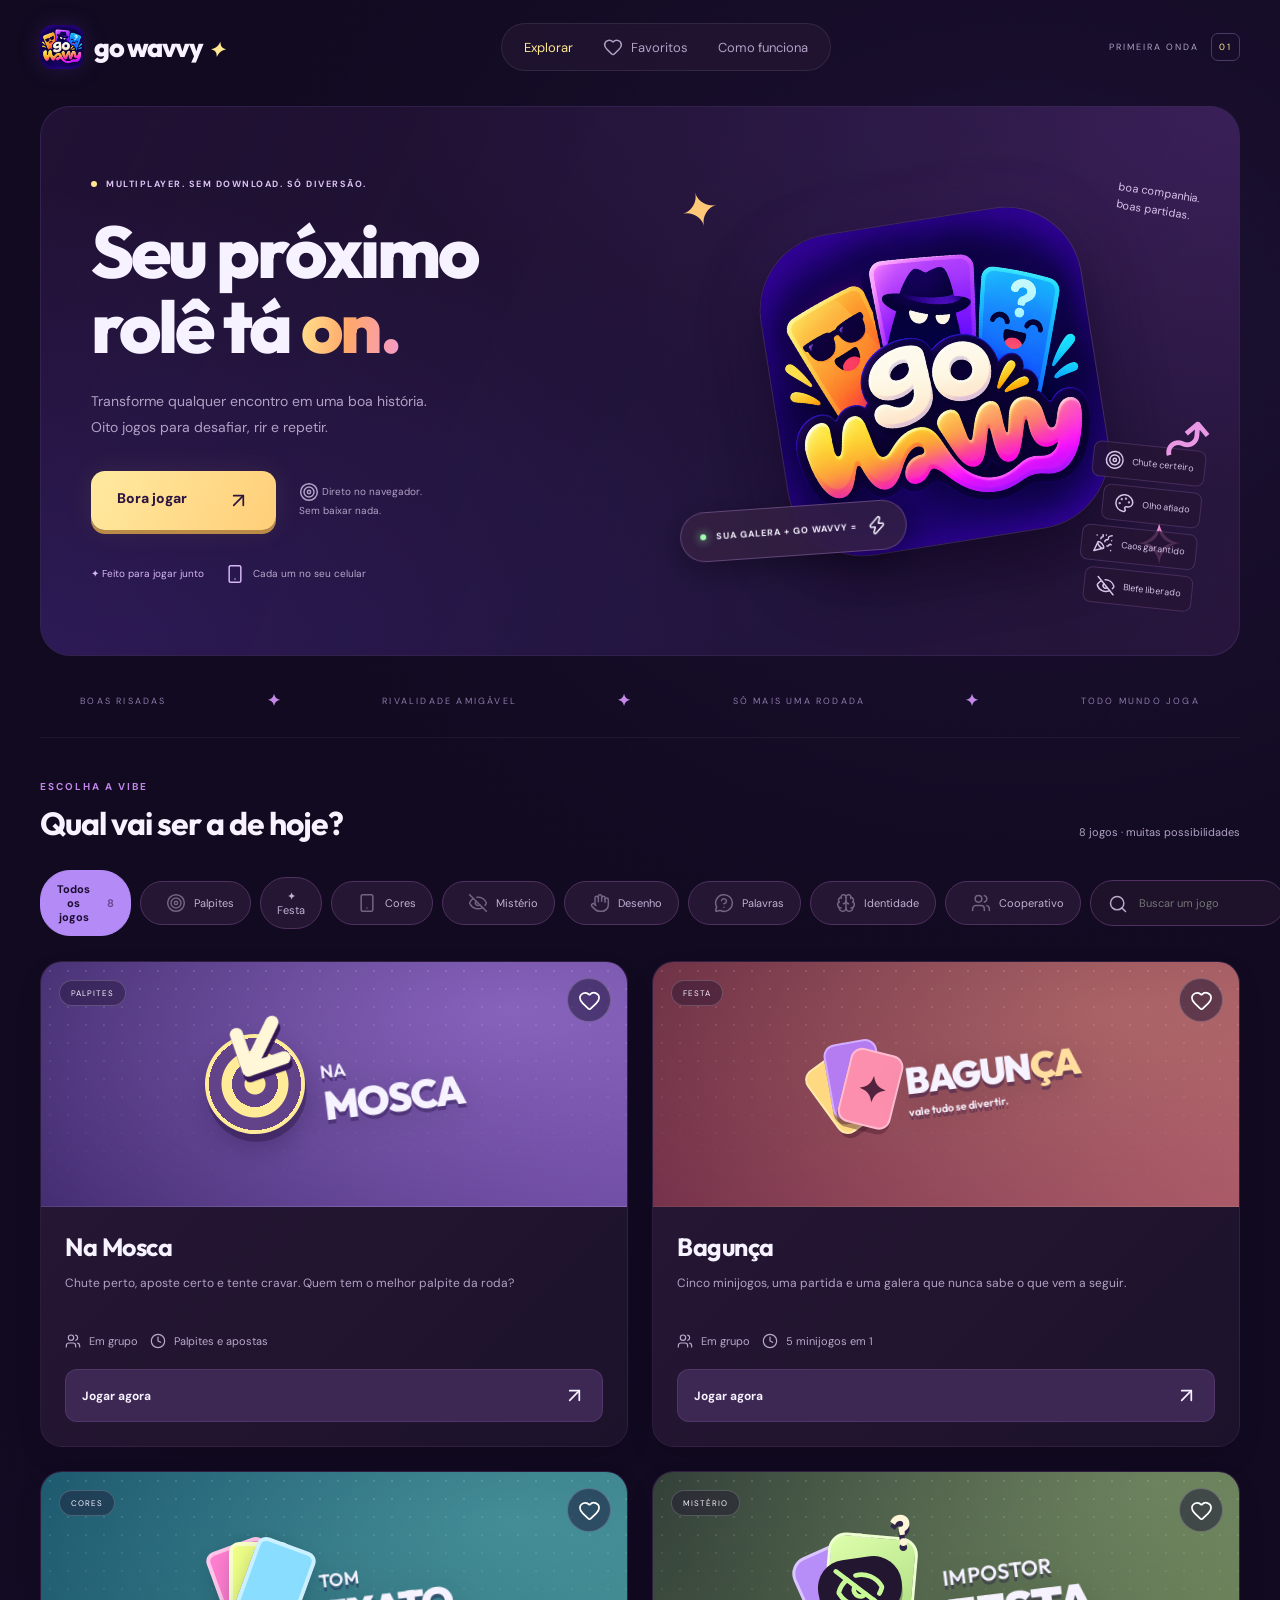
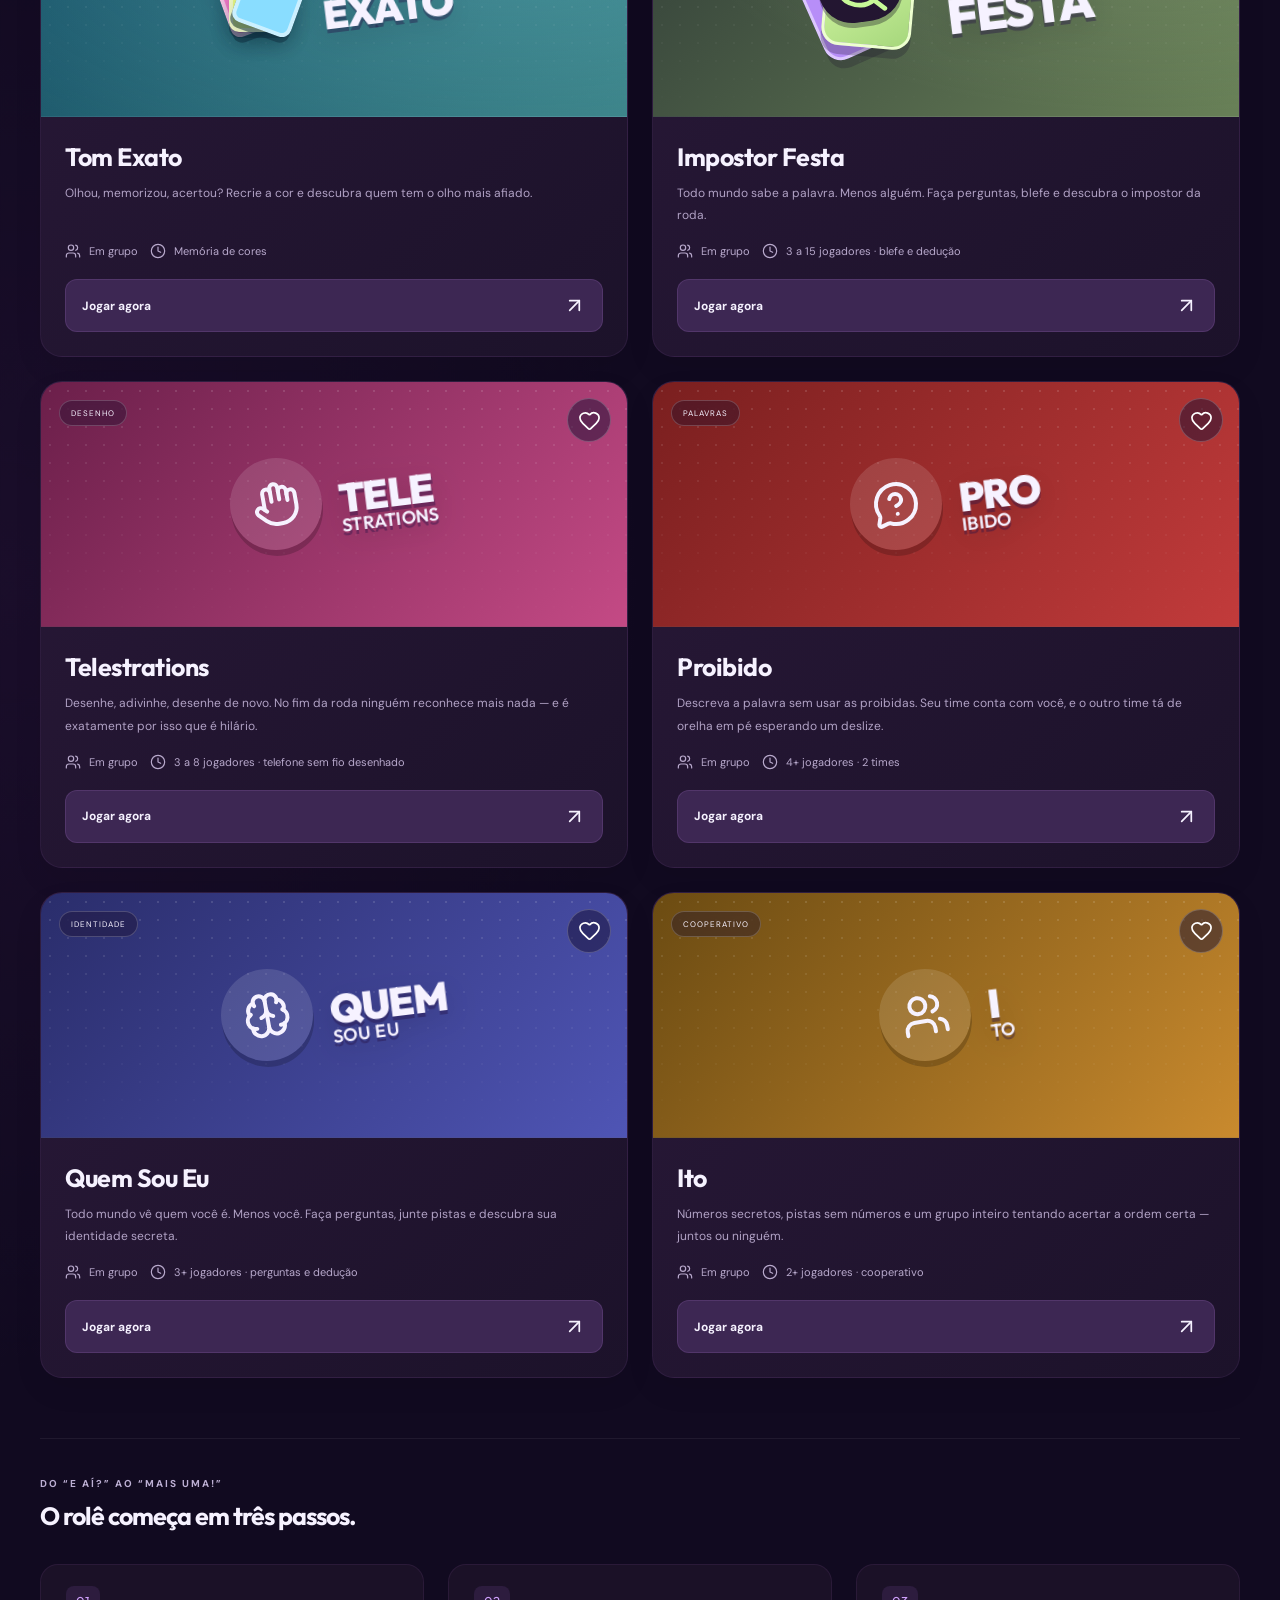
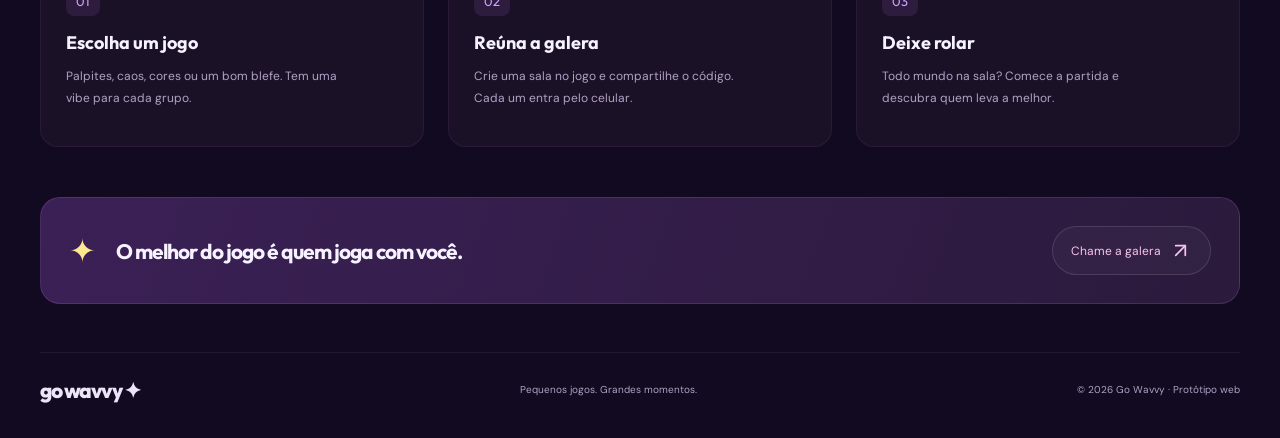
==== commit cd1be8da: "Add four new games: Telestrations, Proibido, Quem Sou Eu, Ito Built directly in the catalog using th" ====
--- a/index.html
+++ b/index.html
@@ -1,8 +1,8 @@
 <!doctype html>
-<html lang="pt-BR"><head><meta charset="utf-8"><meta name="viewport" content="width=device-width,initial-scale=1"><meta name="theme-color" content="#170d32"><meta name="description" content="Junte a galera e entre na onda. Quatro jogos, infinitas boas histórias."><title>Go Wavvy — Entre na onda</title><link rel="icon" href="logo.png"><link rel="stylesheet" href="style.css"><link rel="stylesheet" href="upgrade.css"><link rel="stylesheet" href="components.css"></head>
+<html lang="pt-BR"><head><meta charset="utf-8"><meta name="viewport" content="width=device-width,initial-scale=1"><meta name="theme-color" content="#170d32"><meta name="description" content="Junte a galera e entre na onda. Oito jogos, infinitas boas histórias."><title>Go Wavvy — Entre na onda</title><link rel="icon" href="logo.png"><link rel="stylesheet" href="style.css"><link rel="stylesheet" href="upgrade.css"><link rel="stylesheet" href="components.css"></head>
 <body><header><a class="brand" href="#"><img src="logo.png" alt="Go Wavvy"><span>go <b>wavvy</b><i>✦</i></span></a><nav><a class="active" href="#jogos">Explorar</a><button id="favorites" aria-pressed="false"><span data-icon="heart"></span> Favoritos</button><a href="#como">Como funciona</a></nav><span class="edition">PRIMEIRA ONDA <span>01</span></span></header>
-<main><section class="hero"><canvas id="wave-canvas" aria-hidden="true"></canvas><div class="hero-copy"><div class="eyebrow"><span></span> MULTIPLAYER. SEM DOWNLOAD. SÓ DIVERSÃO.</div><h1>Seu próximo<br>rolê tá <em>on.</em><svg viewBox="0 0 360 25" aria-hidden="true"><path d="M4 15 Q90 -2 175 13 T355 9"/></svg></h1><p>Transforme qualquer encontro em uma boa história.<br>Quatro jogos para desafiar, rir e repetir.</p><div class="hero-actions"><a class="primary" href="#jogos">Bora jogar <span><span data-icon="arrow-up-right"></span></span></a><span class="no-install"><span data-icon="target"></span> Direto no navegador.<br><b>Sem baixar nada.</b></span></div><div class="hero-foot"><span>✦ Feito para jogar junto</span><span><span data-icon="smartphone"></span> Cada um no seu celular</span></div></div><div class="hero-art"><span class="orbit o1">✦</span><span class="orbit o2">✧</span><span class="art-note">boa companhia.<br>boas partidas.</span><img src="logo.png" alt="Logo Go Wavvy com três personagens coloridos"><span class="floating"><span class="live-dot"></span> SUA GALERA + GO WAVVY = <b><span data-icon="zap"></span></b></span><div class="art-chips"><span><span data-icon="target"></span> Chute certeiro</span><span><span data-icon="palette"></span> Olho afiado</span><span><span data-icon="party-popper"></span> Caos garantido</span><span><span data-icon="eye-off"></span> Blefe liberado</span></div><span class="scribble">↝</span></div></section>
-<div class="ticker" aria-hidden="true"><span>BOAS RISADAS</span><b>✦</b><span>RIVALIDADE AMIGÁVEL</span><b>✦</b><span>SÓ MAIS UMA RODADA</span><b>✦</b><span>TODO MUNDO JOGA</span></div><section id="jogos" class="catalog"><div class="section-heading"><div><div class="eyebrow">ESCOLHA A VIBE</div><h2>Qual vai ser a de hoje?</h2></div><span class="count">4 jogos · muitas possibilidades</span></div><div class="filters"><button class="selected" data-filter="all">Todos os jogos <span>4</span></button><button data-filter="Palpites"><span data-icon="target"></span> Palpites</button><button data-filter="Festa">✦ Festa</button><button data-filter="Cores"><span data-icon="smartphone"></span> Cores</button><button data-filter="Mistério"><span data-icon="eye-off"></span> Mistério</button><label class="search"><span><span data-icon="search"></span></span><input id="search" placeholder="Buscar um jogo" aria-label="Buscar um jogo"></label></div><div id="cards" class="cards"></div><p id="empty" hidden>Nenhum jogo encontrado. Experimente outra busca.</p></section>
+<main><section class="hero"><canvas id="wave-canvas" aria-hidden="true"></canvas><div class="hero-copy"><div class="eyebrow"><span></span> MULTIPLAYER. SEM DOWNLOAD. SÓ DIVERSÃO.</div><h1>Seu próximo<br>rolê tá <em>on.</em><svg viewBox="0 0 360 25" aria-hidden="true"><path d="M4 15 Q90 -2 175 13 T355 9"/></svg></h1><p>Transforme qualquer encontro em uma boa história.<br>Oito jogos para desafiar, rir e repetir.</p><div class="hero-actions"><a class="primary" href="#jogos">Bora jogar <span><span data-icon="arrow-up-right"></span></span></a><span class="no-install"><span data-icon="target"></span> Direto no navegador.<br><b>Sem baixar nada.</b></span></div><div class="hero-foot"><span>✦ Feito para jogar junto</span><span><span data-icon="smartphone"></span> Cada um no seu celular</span></div></div><div class="hero-art"><span class="orbit o1">✦</span><span class="orbit o2">✧</span><span class="art-note">boa companhia.<br>boas partidas.</span><img src="logo.png" alt="Logo Go Wavvy com três personagens coloridos"><span class="floating"><span class="live-dot"></span> SUA GALERA + GO WAVVY = <b><span data-icon="zap"></span></b></span><div class="art-chips"><span><span data-icon="target"></span> Chute certeiro</span><span><span data-icon="palette"></span> Olho afiado</span><span><span data-icon="party-popper"></span> Caos garantido</span><span><span data-icon="eye-off"></span> Blefe liberado</span></div><span class="scribble">↝</span></div></section>
+<div class="ticker" aria-hidden="true"><span>BOAS RISADAS</span><b>✦</b><span>RIVALIDADE AMIGÁVEL</span><b>✦</b><span>SÓ MAIS UMA RODADA</span><b>✦</b><span>TODO MUNDO JOGA</span></div><section id="jogos" class="catalog"><div class="section-heading"><div><div class="eyebrow">ESCOLHA A VIBE</div><h2>Qual vai ser a de hoje?</h2></div><span class="count">8 jogos · muitas possibilidades</span></div><div class="filters"><button class="selected" data-filter="all">Todos os jogos <span>8</span></button><button data-filter="Palpites"><span data-icon="target"></span> Palpites</button><button data-filter="Festa">✦ Festa</button><button data-filter="Cores"><span data-icon="smartphone"></span> Cores</button><button data-filter="Mistério"><span data-icon="eye-off"></span> Mistério</button><button data-filter="Desenho"><span data-icon="hand"></span> Desenho</button><button data-filter="Palavras"><span data-icon="message-circle-question"></span> Palavras</button><button data-filter="Identidade"><span data-icon="brain"></span> Identidade</button><button data-filter="Cooperativo"><span data-icon="users"></span> Cooperativo</button><label class="search"><span><span data-icon="search"></span></span><input id="search" placeholder="Buscar um jogo" aria-label="Buscar um jogo"></label></div><div id="cards" class="cards"></div><p id="empty" hidden>Nenhum jogo encontrado. Experimente outra busca.</p></section>
 <section id="como" class="how"><div><div class="eyebrow">DO “E AÍ?” AO “MAIS UMA!”</div><h2>O rolê começa em três passos.</h2></div><div class="steps"><article><span>01</span><h3>Escolha um jogo</h3><p>Palpites, caos, cores ou um bom blefe. Tem uma vibe para cada grupo.</p></article><article><span>02</span><h3>Reúna a galera</h3><p>Crie uma sala no jogo e compartilhe o código. Cada um entra pelo celular.</p></article><article><span>03</span><h3>Deixe rolar</h3><p>Todo mundo na sala? Comece a partida e descubra quem leva a melhor.</p></article></div></section><section class="closing"><span>✦</span><h2>O melhor do jogo é quem joga com você.</h2><a href="#jogos">Chame a galera <span data-icon="arrow-up-right"></span></a></section></main>
 <footer><span>go <b>wavvy</b> ✦</span><p>Pequenos jogos. Grandes momentos.</p><small>© 2026 Go Wavvy · Protótipo web</small></footer>
 <dialog id="player"><div class="player-head"><button id="back"><span data-icon="arrow-left"></span> Voltar aos jogos</button><strong id="game-title"></strong><button id="fullscreen" aria-label="Expandir jogo"><span data-icon="maximize"></span> Tela cheia</button><a id="external" target="_blank" rel="noopener">Abrir em outra aba <span data-icon="arrow-up-right"></span></a></div><iframe id="frame" title="Jogo" allow="fullscreen"></iframe><p class="player-tip">Se o jogo não aparecer, use “Abrir em outra aba”. Convide os amigos pelo código da sala e mantenha esta janela aberta durante a partida.</p></dialog><script src="icons.js"></script><script src="components.js"></script><script src="app.js"></script><script src="effects.js"></script></body></html>
--- a/components.css
+++ b/components.css
@@ -26,6 +26,12 @@
 body[data-game=bagunca] .game b{line-height:1.25;overflow-wrap:anywhere}
 body[data-game=bagunca] .game .e{display:grid;place-items:center;width:42px;height:42px;border-radius:12px;background:#ffffff09;color:var(--accent);margin-bottom:4px}
 body[data-game=bagunca] .game .e .ui-icon{width:25px;height:25px}
+.badge-art{width:92px;height:92px;border-radius:50%;background:#ffffff1f;display:grid;place-items:center;margin-right:18px;transform:rotate(-10deg);box-shadow:0 6px 0 #00000030;flex-shrink:0}
+.badge-art .ui-icon{width:48px;height:48px;stroke-width:2}
+.telestrations{background:linear-gradient(130deg,#6b1f4a,#c44a85)}
+.proibido{background:linear-gradient(130deg,#7a1f1f,#c23b3b)}
+.quem-sou-eu{background:linear-gradient(130deg,#2a2d6b,#4f55b5)}
+.ito{background:linear-gradient(130deg,#6b4b12,#c98a2e)}
 .character-reference{display:flex;align-items:center;justify-content:center;gap:20px;min-height:230px;padding:22px 22px 54px;background:radial-gradient(ellipse at center,#fff,#eeeaf4);color:#271937}
 .character-reference img{width:65%;height:210px;object-fit:contain;max-width:260px}
 .character-reference img.hidden-color{filter:grayscale(1)}
